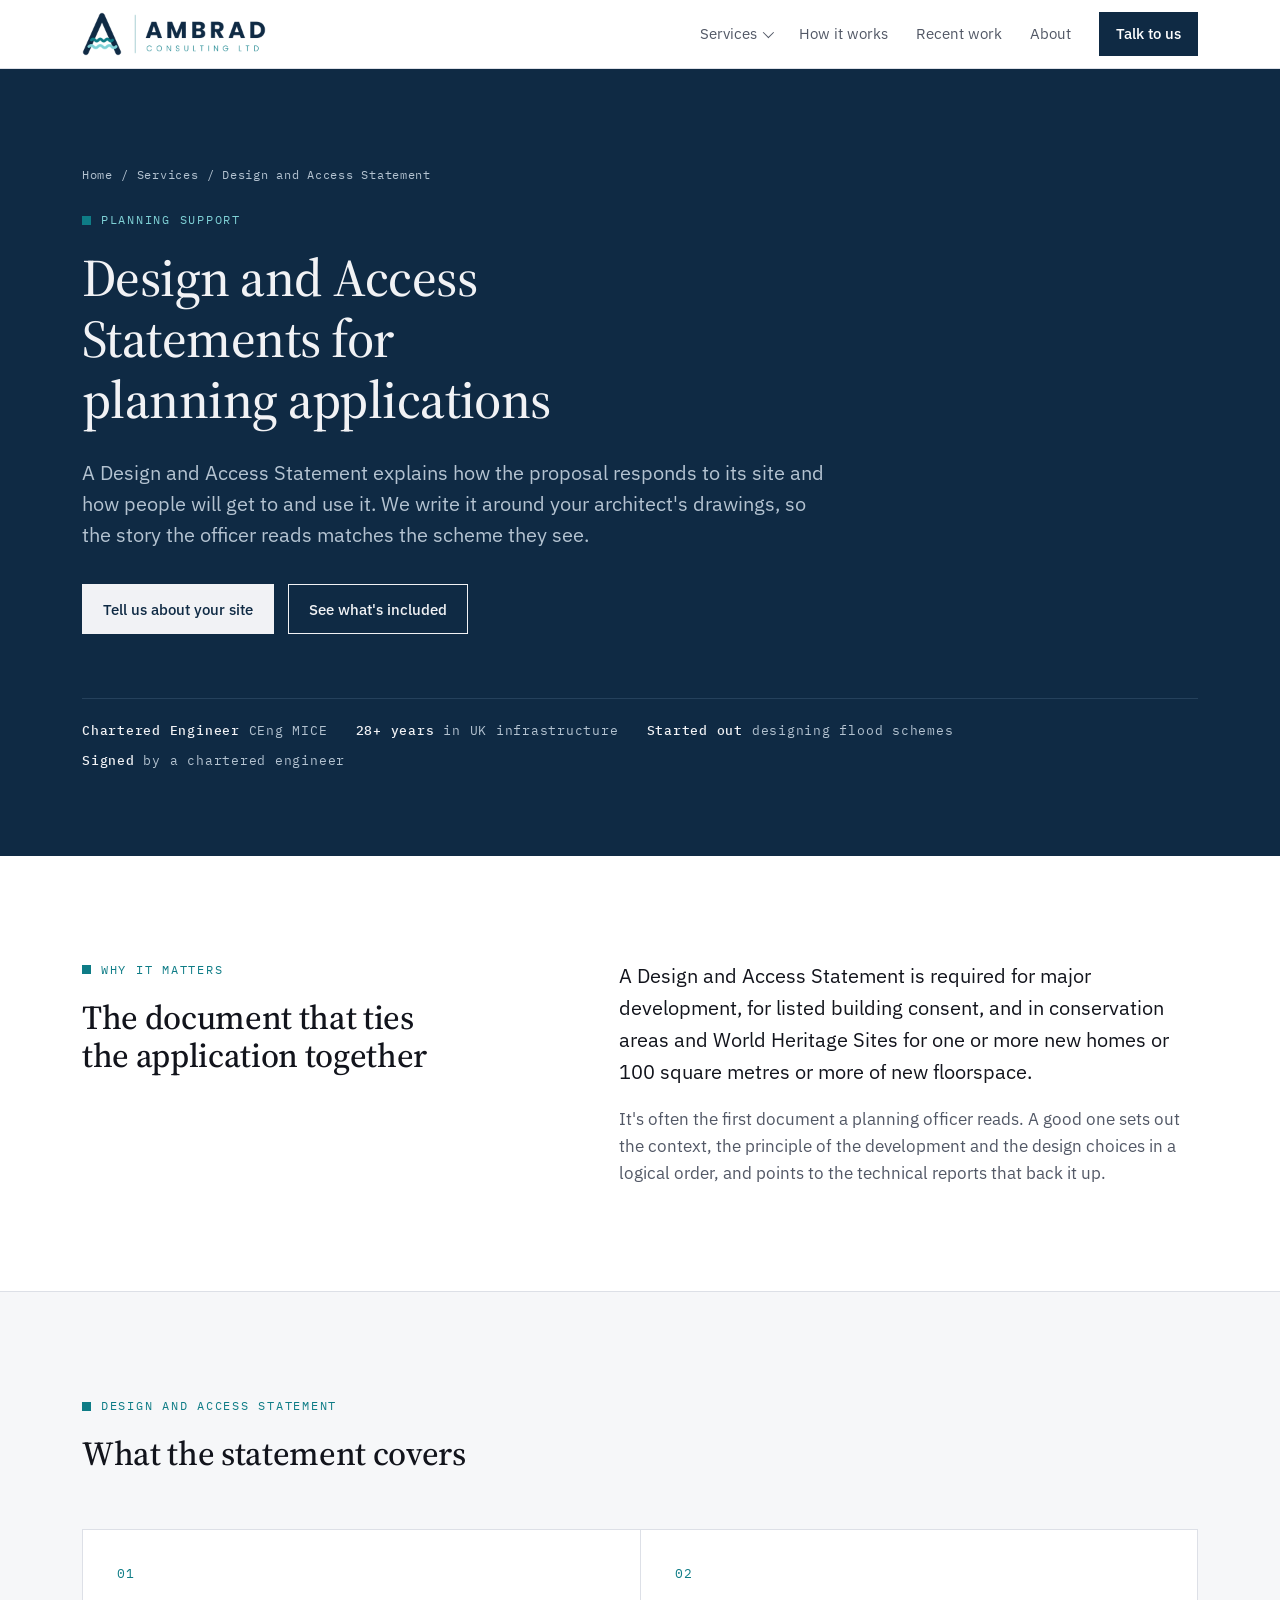
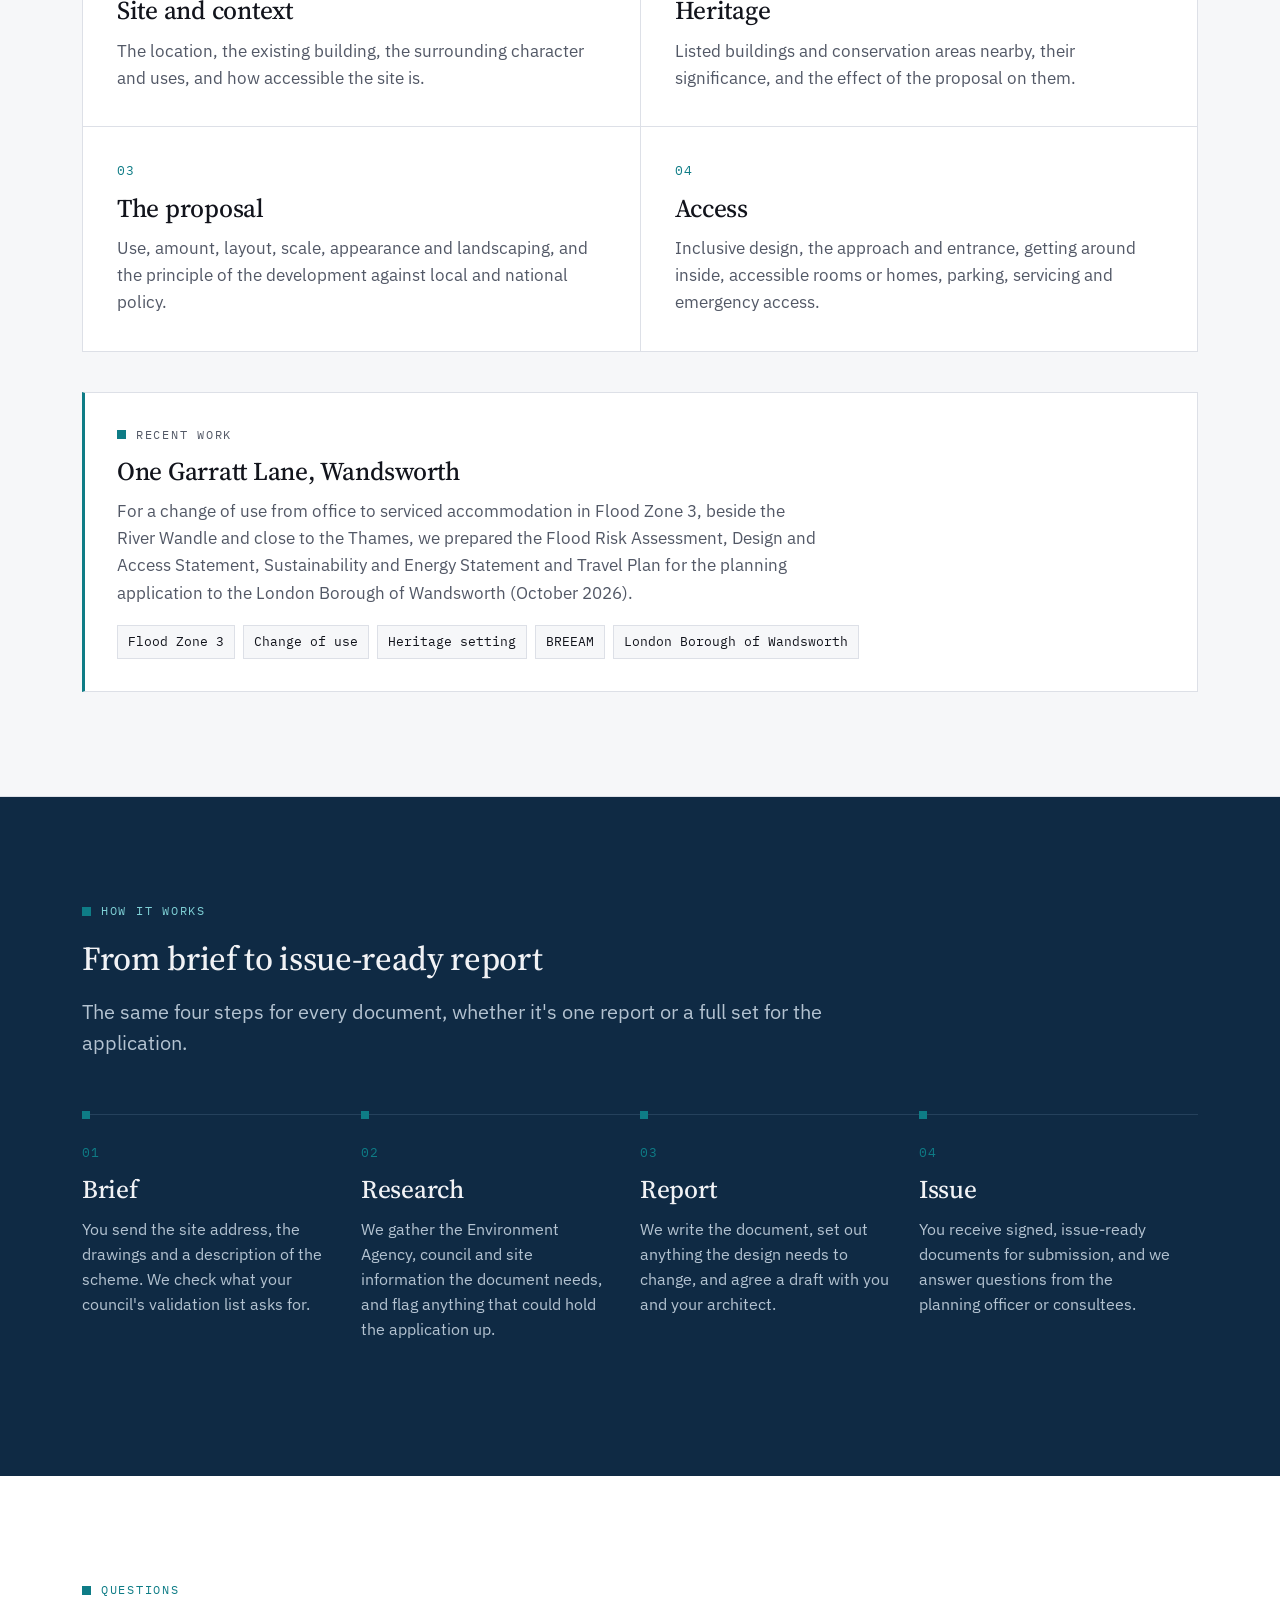
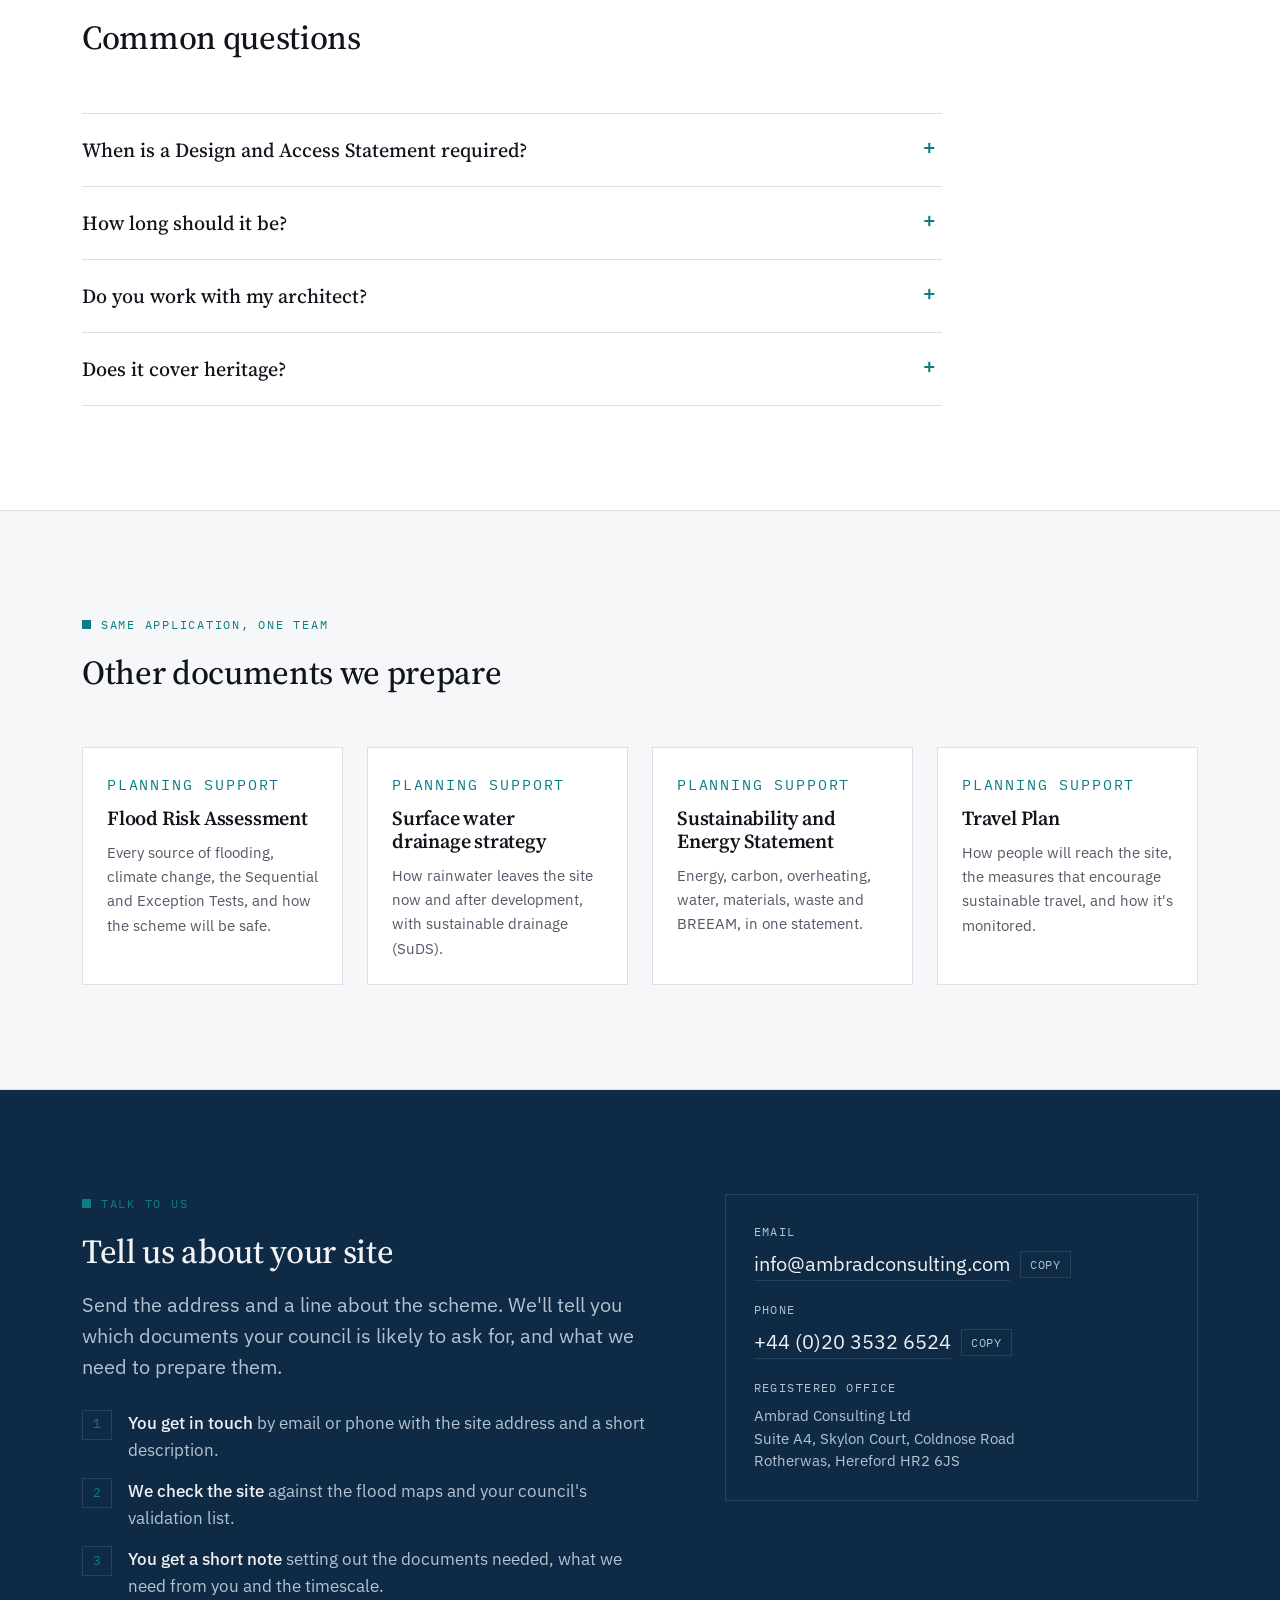
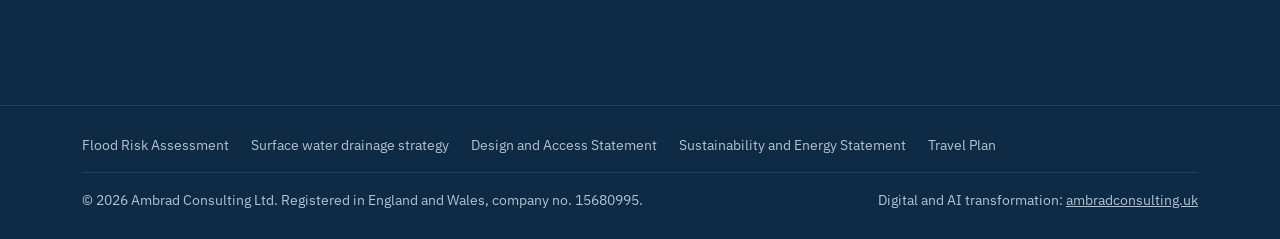
==== design-and-access-statement.html @ bf53e920 "Turn ambradconsulting.com into the engineering and planning site New home page and five document pag" ====
<!doctype html>
<html lang="en-GB">
<head>
<meta charset="utf-8">
<meta name="viewport" content="width=device-width, initial-scale=1, viewport-fit=cover">
<title>Design and Access Statements for Planning Applications | Ambrad Consulting</title>
<meta name="description" content="Design and Access Statements for planning and listed building applications: site context, heritage, use, amount, layout, scale, appearance, landscaping and inclusive access.">
<link rel="canonical" href="https://www.ambradconsulting.com/design-and-access-statement.html">
<meta property="og:type" content="website">
<meta property="og:site_name" content="Ambrad Consulting">
<meta property="og:title" content="Design and Access Statements for Planning Applications | Ambrad Consulting">
<meta property="og:description" content="Design and Access Statements for planning and listed building applications: site context, heritage, use, amount, layout, scale, appearance, landscaping and inclusive access.">
<meta property="og:url" content="https://www.ambradconsulting.com/design-and-access-statement.html">
<meta property="og:image" content="https://www.ambradconsulting.com/assets/ambrad-consulting-report-logo.png">
<meta property="og:locale" content="en_GB">
<meta name="theme-color" content="#0F2A44">
<link rel="icon" type="image/png" href="assets/favicon.png">
<link rel="apple-touch-icon" href="assets/favicon.png">
<link rel="preconnect" href="https://fonts.googleapis.com">
<link rel="preconnect" href="https://fonts.gstatic.com" crossorigin>
<link rel="stylesheet" href="https://fonts.googleapis.com/css2?family=IBM+Plex+Mono:wght@400;500&family=IBM+Plex+Sans:ital,wght@0,400;0,500;0,600;1,400&family=Source+Serif+4:opsz,wght@8..60,400;8..60,500;8..60,600;8..60,700&display=swap">
<link rel="stylesheet" href="assets/site.css">
<script type="application/ld+json">{"@context": "https://schema.org", "@graph": [{"@type": "Service", "@id": "https://www.ambradconsulting.com/design-and-access-statement.html#service", "name": "Design and Access Statement", "serviceType": "Design and Access Statement", "description": "Design and Access Statements for planning and listed building applications: site context, heritage, use, amount, layout, scale, appearance, landscaping and inclusive access.", "url": "https://www.ambradconsulting.com/design-and-access-statement.html", "areaServed": {"@type": "Country", "name": "England"}, "provider": {"@type": "ProfessionalService", "@id": "https://www.ambradconsulting.com/#org", "name": "Ambrad Consulting", "legalName": "Ambrad Consulting Ltd", "url": "https://www.ambradconsulting.com/", "logo": "https://www.ambradconsulting.com/assets/ambrad-consulting-report-logo.png", "email": "info@ambradconsulting.com", "telephone": "+44 20 3532 6524", "address": {"@type": "PostalAddress", "streetAddress": "Suite A4, Skylon Court, Coldnose Road, Rotherwas", "addressLocality": "Hereford", "postalCode": "HR2 6JS", "addressCountry": "GB"}, "founder": {"@type": "Person", "name": "Warren Bradley", "jobTitle": "Founder and Principal Consultant"}, "areaServed": {"@type": "Country", "name": "England"}, "sameAs": ["https://www.ambradconsulting.uk/"]}}, {"@type": "WebPage", "@id": "https://www.ambradconsulting.com/design-and-access-statement.html", "url": "https://www.ambradconsulting.com/design-and-access-statement.html", "name": "Design and Access Statements for Planning Applications | Ambrad Consulting", "description": "Design and Access Statements for planning and listed building applications: site context, heritage, use, amount, layout, scale, appearance, landscaping and inclusive access.", "inLanguage": "en-GB", "isPartOf": {"@type": "WebSite", "url": "https://www.ambradconsulting.com/", "name": "Ambrad Consulting"}, "about": {"@id": "https://www.ambradconsulting.com/design-and-access-statement.html#service"}}, {"@type": "BreadcrumbList", "itemListElement": [{"@type": "ListItem", "position": 1, "name": "Home", "item": "https://www.ambradconsulting.com/"}, {"@type": "ListItem", "position": 2, "name": "Services", "item": "https://www.ambradconsulting.com/#services"}, {"@type": "ListItem", "position": 3, "name": "Design and Access Statement", "item": "https://www.ambradconsulting.com/design-and-access-statement.html"}]}, {"@type": "FAQPage", "mainEntity": [{"@type": "Question", "name": "When is a Design and Access Statement required?", "acceptedAnswer": {"@type": "Answer", "text": "For major development, for listed building consent, and in conservation areas and World Heritage Sites for one or more new homes or 100 square metres or more of new floorspace. Your council may also ask for one on other schemes."}}, {"@type": "Question", "name": "How long should it be?", "acceptedAnswer": {"@type": "Answer", "text": "Proportionate to the scheme. A small change of use needs a short, focused statement. A larger scheme needs more. We keep it as short as the application allows."}}, {"@type": "Question", "name": "Do you work with my architect?", "acceptedAnswer": {"@type": "Answer", "text": "Yes. We use the architect's drawings and design thinking, and we agree the draft with them before it's issued."}}, {"@type": "Question", "name": "Does it cover heritage?", "acceptedAnswer": {"@type": "Answer", "text": "Yes, we set out the heritage context, its significance and the effect of the proposal. For a listed building, a separate specialist Heritage Statement may also be needed, and we'll tell you early if it is."}}]}]}</script>
</head>
<body class="water">
<header class="site-header">
  <div class="wrap">
    <a class="brand" href="index.html" aria-label="Ambrad Consulting Ltd, home"><img class="brand-report" src="assets/ambrad-consulting-report-logo.png" width="184" height="44" alt="Ambrad Consulting Ltd"></a>
    <nav class="nav" aria-label="Main">
      <details class="dd"><summary>Services</summary><div class="dd-panel"><a href="flood-risk-assessment.html">Flood Risk Assessments</a><a href="drainage-strategy.html">Drainage strategies (SuDS)</a><a href="design-and-access-statement.html" aria-current="page">Design and Access Statements</a><a href="sustainability-energy-statement.html">Sustainability and Energy Statements</a><a href="travel-plan.html">Travel Plans</a></div></details>
      <a href="index.html#how">How it works</a>
      <a href="index.html#work">Recent work</a>
      <a href="index.html#about">About</a>
      <a class="btn" href="#contact">Talk to us</a>
    </nav>
    <details class="menu">
      <summary>Menu</summary>
      <div class="menu-panel">
        <span class="menu-label">Services</span>
        <a class="sub" href="flood-risk-assessment.html">Flood Risk Assessments</a><a class="sub" href="drainage-strategy.html">Drainage strategies (SuDS)</a><a class="sub" href="design-and-access-statement.html">Design and Access Statements</a><a class="sub" href="sustainability-energy-statement.html">Sustainability and Energy Statements</a><a class="sub" href="travel-plan.html">Travel Plans</a>
        <a href="index.html#how">How it works</a>
        <a href="index.html#work">Recent work</a>
        <a href="index.html#about">About</a>
        <a href="#contact">Talk to us</a>
      </div>
    </details>
  </div>
</header>

<main id="top">
  <section class="hero band page-hero" aria-labelledby="hero-title">
    <div class="wrap">
      <nav class="crumbs" aria-label="Breadcrumb"><a href="index.html">Home</a><span aria-hidden="true">/</span><a href="index.html#services">Services</a><span aria-hidden="true">/</span><span aria-current="page">Design and Access Statement</span></nav>
      <p class="eyebrow">Planning support</p>
      <h1 id="hero-title">Design and Access Statements for planning applications</h1>
      <p class="lede">A Design and Access Statement explains how the proposal responds to its site and how people will get to and use it. We write it around your architect&#x27;s drawings, so the story the officer reads matches the scheme they see.</p>
      <div class="hero-actions">
        <a class="btn" href="#contact">Tell us about your site</a>
        <a class="btn ghost" href="#offer">See what's included</a>
      </div>
      <div class="hero-meta"><span><b>Chartered Engineer</b> CEng MICE</span><span><b>28+ years</b> in UK infrastructure</span><span><b>Started out</b> designing flood schemes</span><span><b>Signed</b> by a chartered engineer</span></div>
    </div>
  </section>

  <section aria-labelledby="problem-title">
    <div class="wrap intro">
      <div>
        <p class="eyebrow">Why it matters</p>
        <h2 id="problem-title" style="margin-top:18px">The document that ties the application together</h2>
      </div>
      <div class="intro-body"><p>A Design and Access Statement is required for major development, for listed building consent, and in conservation areas and World Heritage Sites for one or more new homes or 100 square metres or more of new floorspace.</p><p>It&#x27;s often the first document a planning officer reads. A good one sets out the context, the principle of the development and the design choices in a logical order, and points to the technical reports that back it up.</p></div>
    </div>
  </section>

  <section class="services" id="offer" aria-labelledby="offer-title">
    <div class="wrap">
      <div class="section-head">
        <p class="eyebrow">Design and Access Statement</p>
        <h2 id="offer-title">What the statement covers</h2>
      </div>
      <div class="offer-grid"><article class="offer"><p class="num">01</p><h3>Site and context</h3><p>The location, the existing building, the surrounding character and uses, and how accessible the site is.</p></article><article class="offer"><p class="num">02</p><h3>Heritage</h3><p>Listed buildings and conservation areas nearby, their significance, and the effect of the proposal on them.</p></article><article class="offer"><p class="num">03</p><h3>The proposal</h3><p>Use, amount, layout, scale, appearance and landscaping, and the principle of the development against local and national policy.</p></article><article class="offer"><p class="num">04</p><h3>Access</h3><p>Inclusive design, the approach and entrance, getting around inside, accessible rooms or homes, parking, servicing and emergency access.</p></article></div>
      <div class="case"><p class="eyebrow">Recent work</p><h3>One Garratt Lane, Wandsworth</h3><p>For a change of use from office to serviced accommodation in Flood Zone 3, beside the River Wandle and close to the Thames, we prepared the Flood Risk Assessment, Design and Access Statement, Sustainability and Energy Statement and Travel Plan for the planning application to the London Borough of Wandsworth (October 2026).</p><div class="standards"><span>Flood Zone 3</span><span>Change of use</span><span>Heritage setting</span><span>BREEAM</span><span>London Borough of Wandsworth</span></div></div>
    </div>
  </section>

  <section class="method band" aria-labelledby="how-title">
    <div class="wrap">
      <div class="section-head">
        <p class="eyebrow">How it works</p>
        <h2 id="how-title">From brief to issue-ready report</h2>
        <p class="lede">The same four steps for every document, whether it's one report or a full set for the application.</p>
      </div>
      <div class="stages"><div class="stage"><h3>Brief</h3><p>You send the site address, the drawings and a description of the scheme. We check what your council&#x27;s validation list asks for.</p></div><div class="stage"><h3>Research</h3><p>We gather the Environment Agency, council and site information the document needs, and flag anything that could hold the application up.</p></div><div class="stage"><h3>Report</h3><p>We write the document, set out anything the design needs to change, and agree a draft with you and your architect.</p></div><div class="stage"><h3>Issue</h3><p>You receive signed, issue-ready documents for submission, and we answer questions from the planning officer or consultees.</p></div></div>
    </div>
  </section>

  <section aria-labelledby="faq-title">
    <div class="wrap">
      <div class="section-head">
        <p class="eyebrow">Questions</p>
        <h2 id="faq-title">Common questions</h2>
      </div>
      <div class="faq"><details><summary>When is a Design and Access Statement required?</summary><p>For major development, for listed building consent, and in conservation areas and World Heritage Sites for one or more new homes or 100 square metres or more of new floorspace. Your council may also ask for one on other schemes.</p></details><details><summary>How long should it be?</summary><p>Proportionate to the scheme. A small change of use needs a short, focused statement. A larger scheme needs more. We keep it as short as the application allows.</p></details><details><summary>Do you work with my architect?</summary><p>Yes. We use the architect&#x27;s drawings and design thinking, and we agree the draft with them before it&#x27;s issued.</p></details><details><summary>Does it cover heritage?</summary><p>Yes, we set out the heritage context, its significance and the effect of the proposal. For a listed building, a separate specialist Heritage Statement may also be needed, and we&#x27;ll tell you early if it is.</p></details></div>
    </div>
  </section>

  <section class="services" aria-labelledby="rel-title">
    <div class="wrap">
      <div class="section-head">
        <p class="eyebrow">Same application, one team</p>
        <h2 id="rel-title">Other documents we prepare</h2>
      </div>
      <div class="related"><a class="rel" href="flood-risk-assessment.html"><p class="svc-tag">Planning support</p><h3>Flood Risk Assessment</h3><p>Every source of flooding, climate change, the Sequential and Exception Tests, and how the scheme will be safe.</p></a><a class="rel" href="drainage-strategy.html"><p class="svc-tag">Planning support</p><h3>Surface water drainage strategy</h3><p>How rainwater leaves the site now and after development, with sustainable drainage (SuDS).</p></a><a class="rel" href="sustainability-energy-statement.html"><p class="svc-tag">Planning support</p><h3>Sustainability and Energy Statement</h3><p>Energy, carbon, overheating, water, materials, waste and BREEAM, in one statement.</p></a><a class="rel" href="travel-plan.html"><p class="svc-tag">Planning support</p><h3>Travel Plan</h3><p>How people will reach the site, the measures that encourage sustainable travel, and how it&#x27;s monitored.</p></a></div>
    </div>
  </section>

  <section class="contact" id="contact" aria-labelledby="contact-title">
    <div class="wrap contact-grid">
      <div>
        <p class="eyebrow">Talk to us</p>
        <h2 id="contact-title" style="margin-top:18px">Tell us about your site</h2>
        <p class="lede">Send the address and a line about the scheme. We'll tell you which documents your council is likely to ask for, and what we need to prepare them.</p>
        <ol class="steps">
          <li><span><b>You get in touch</b> by email or phone with the site address and a short description.</span></li>
          <li><span><b>We check the site</b> against the flood maps and your council's validation list.</span></li>
          <li><span><b>You get a short note</b> setting out the documents needed, what we need from you and the timescale.</span></li>
        </ol>
      </div>
      <div class="contact-card">
        <div class="c-row">
          <span class="lbl">Email</span>
          <span class="c-val"><a href="mailto:info@ambradconsulting.com">info@ambradconsulting.com</a><button class="copy" type="button" data-copy="info@ambradconsulting.com">Copy</button></span>
        </div>
        <div class="c-row">
          <span class="lbl">Phone</span>
          <span class="c-val"><a href="tel:+442035326524">+44 (0)20 3532 6524</a><button class="copy" type="button" data-copy="+44 20 3532 6524">Copy</button></span>
        </div>
        <div class="c-row">
          <span class="lbl">Registered office</span>
          <p class="addr">Ambrad Consulting Ltd<br>Suite A4, Skylon Court, Coldnose Road<br>Rotherwas, Hereford HR2 6JS</p>
        </div>
      </div>
    </div>
  </section>
</main>

<footer class="site-footer">
  <div class="wrap">
    <nav class="foot-nav" aria-label="Services"><a href="flood-risk-assessment.html">Flood Risk Assessment</a><a href="drainage-strategy.html">Surface water drainage strategy</a><a href="design-and-access-statement.html">Design and Access Statement</a><a href="sustainability-energy-statement.html">Sustainability and Energy Statement</a><a href="travel-plan.html">Travel Plan</a></nav>
    <span>© <span id="yr">2026</span> Ambrad Consulting Ltd. Registered in England and Wales, company no. 15680995.</span>
    <span>Digital and AI transformation: <a href="https://www.ambradconsulting.uk/">ambradconsulting.uk</a></span>
  </div>
</footer>

<script>
(function(){
  var y=document.getElementById('yr'); if(y){y.textContent=new Date().getFullYear();}
  document.querySelectorAll('.copy').forEach(function(b){
    b.addEventListener('click',function(){
      var t=b.getAttribute('data-copy'), done=function(){b.textContent='Copied';setTimeout(function(){b.textContent='Copy';},1600);};
      try{ navigator.clipboard.writeText(t).then(done,function(){sel(b);}); }catch(e){ sel(b); }
    });
  });
  function sel(b){var a=b.previousElementSibling;if(!a)return;var r=document.createRange();r.selectNodeContents(a);var s=window.getSelection();s.removeAllRanges();s.addRange(r);b.textContent='Selected';}
  document.querySelectorAll('.menu-panel a').forEach(function(a){a.addEventListener('click',function(){var d=a.closest('details');if(d)d.open=false;});});
  document.querySelectorAll('.dd').forEach(function(d){
    document.addEventListener('click',function(e){ if(d.open && !d.contains(e.target)) d.open=false; });
    document.addEventListener('keydown',function(e){ if(e.key==='Escape' && d.open){ d.open=false; d.querySelector('summary').focus(); } });
  });
})();
</script>
</body>
</html>
---- assets/site.css ----
:root{padding-top:env(safe-area-inset-top,0px);padding-bottom:env(safe-area-inset-bottom,0px)}body{margin:0}img{max-width:100%}[hidden]{display:none!important}
/* Layout: left-aligned consultancy grid. Light reading surfaces, ink bands for the thesis and the method, coral only on the connections. */
:root{
  --ink:#12141C;        /* brand ink, from the Ambrad graphic design work */
  --graphite:#2A2E3A;
  --steel:#5C6272;
  --mist:#F1F2F5;
  --line:#DDE0E7;
  --coral:#FF5A36;      /* brand accent: used for connections only */
  --coral-text:#C2401F; /* coral dark enough for small text on light */
  --bg:#FFFFFF;
  --surface:#F6F7F9;
  --fg:#12141C;
  --muted:#525866;
  --band:#12141C;       /* dark bands stay dark in both themes */
  --band-fg:#F1F2F5;
  --band-muted:#A9AEBB;
  --band-line:#2F3340;
  --font-display:"Source Serif 4", "Iowan Old Style", Georgia, "Times New Roman", serif;
  --font-body:"IBM Plex Sans", "Segoe UI", Roboto, Helvetica, Arial, sans-serif;
  --font-mono:"IBM Plex Mono", ui-monospace, "SFMono-Regular", Menlo, Consolas, monospace;
  --step--1:0.875rem; --step-0:1.0625rem; --step-1:1.25rem; --step-2:1.6rem; --step-3:2.1rem; --step-4:clamp(2.3rem, 5vw, 3.6rem);
  --wrap:1180px;
}
@media (prefers-color-scheme: dark){
  :root:not([data-theme="light"]){
    --bg:#15171E; --surface:#1C1F28; --fg:#EEF0F4; --muted:#A9AEBB; --line:#2F3340;
    --coral-text:#FF7A5C; --mist:#1C1F28;
    --band:#0D0F14; --band-fg:#EEF0F4; --band-muted:#A9AEBB; --band-line:#2A2E3A;
    color-scheme:dark;
  }
}
:root[data-theme="dark"]{
  --bg:#15171E; --surface:#1C1F28; --fg:#EEF0F4; --muted:#A9AEBB; --line:#2F3340;
  --coral-text:#FF7A5C; --mist:#1C1F28;
  --band:#0D0F14; --band-fg:#EEF0F4; --band-muted:#A9AEBB; --band-line:#2A2E3A;
  color-scheme:dark;
}
*{box-sizing:border-box}
html{scroll-behavior:smooth;scroll-padding-top:84px}
@media (prefers-reduced-motion: reduce){html{scroll-behavior:auto}}
body{background:var(--bg);color:var(--fg);font-family:var(--font-body);font-size:var(--step-0);line-height:1.6;-webkit-font-smoothing:antialiased}
body::before{content:"";position:fixed;inset:0 0 auto;height:env(safe-area-inset-top,0px);z-index:30;background:var(--bg)}
a{color:inherit}
a:focus-visible,button:focus-visible,summary:focus-visible{outline:2px solid var(--coral);outline-offset:3px;border-radius:2px}
h1,h2,h3{font-family:var(--font-display);font-weight:500;line-height:1.15;text-wrap:balance;margin:0;letter-spacing:-0.01em}
p{margin:0}
.wrap{max-width:var(--wrap);margin:0 auto;padding-left:max(16px, env(safe-area-inset-left,0px));padding-right:max(16px, env(safe-area-inset-right,0px))}
@media (min-width:720px){.wrap{padding-left:max(32px, env(safe-area-inset-left,0px));padding-right:max(32px, env(safe-area-inset-right,0px))}}
.eyebrow{font-family:var(--font-mono);font-size:0.78rem;letter-spacing:0.14em;text-transform:uppercase;color:var(--coral-text);display:flex;align-items:center;gap:10px}
.eyebrow::before{content:"";width:9px;height:9px;background:var(--coral);flex:none}
.band .eyebrow{color:var(--coral)}
.lede{font-size:var(--step-1);color:var(--muted);max-width:62ch;line-height:1.55}
section{padding-block:clamp(56px, 9vw, 104px)}
.section-head{display:grid;gap:18px;max-width:780px;margin-bottom:clamp(32px,5vw,56px)}
.section-head h2{font-size:var(--step-3)}

/* Header */
.site-header{position:sticky;top:env(safe-area-inset-top,0px);z-index:20;background:var(--bg);border-bottom:1px solid var(--line)}
.site-header .wrap{display:flex;align-items:center;justify-content:space-between;gap:20px;min-height:68px}
.brand{display:flex;align-items:center;gap:12px;text-decoration:none}
.brand svg,.brand-mark{flex:none}
.brand-mark{width:40px;height:40px;display:block}
.brand-name{display:block;font-family:var(--font-display);font-weight:700;letter-spacing:0;font-size:1.22rem;line-height:1.15;color:var(--fg)}
.brand-sub{display:block;font-family:var(--font-body);font-size:0.86rem;letter-spacing:0;color:var(--muted);font-weight:400;line-height:1.3}
.brand-mark{width:44px;height:44px}
@media (max-width:380px){.brand-name{font-size:1.05rem}.brand-sub{font-size:0.78rem}.brand-mark{width:38px;height:38px}}
.nav{display:flex;align-items:center;gap:28px}
.nav a{text-decoration:none;font-size:0.94rem;color:var(--muted)}
.nav a:hover{color:var(--fg)}
.btn{display:inline-flex;align-items:center;gap:10px;padding:12px 20px;font-family:var(--font-body);font-weight:500;font-size:0.95rem;text-decoration:none;border:1px solid var(--fg);background:var(--fg);color:var(--bg);cursor:pointer;transition:background .2s,color .2s}
.btn:hover{background:transparent;color:var(--fg)}
.btn.ghost{background:transparent;color:var(--fg)}
.btn.ghost:hover{background:var(--fg);color:var(--bg)}
.band .btn{border-color:var(--band-fg);background:var(--band-fg);color:var(--band)}
.band .btn:hover{background:transparent;color:var(--band-fg)}
.band .btn.ghost{background:transparent;color:var(--band-fg)}
.band .btn.ghost:hover{background:var(--band-fg);color:var(--band)}
.nav .btn{color:var(--bg);padding:9px 16px}
.nav .btn:hover{color:var(--fg)}
.menu{display:none;position:relative}
.menu summary{list-style:none;cursor:pointer;font-size:0.94rem;padding:8px 12px;border:1px solid var(--line)}
.menu summary::-webkit-details-marker{display:none}
.menu-panel{position:absolute;right:0;top:calc(100% + 8px);background:var(--bg);border:1px solid var(--line);display:grid;min-width:200px;padding:8px}
.menu-panel a{padding:10px 12px;text-decoration:none}
@media (max-width:900px){.nav{display:none}.menu{display:block}}

/* Hero */
.hero{background:var(--band);color:var(--band-fg);padding-block:clamp(56px,8vw,96px) clamp(48px,7vw,84px);overflow:hidden}
.hero-grid{display:grid;grid-template-columns:minmax(0,1.15fr) minmax(0,0.85fr);gap:48px;align-items:center}
.hero h1{font-size:var(--step-4);margin-top:22px;max-width:17ch}
.hero h1 span{color:var(--coral)}
.hero .lede{color:var(--band-muted);margin-top:26px}
.hero-actions{display:flex;flex-wrap:wrap;gap:14px;margin-top:34px}
.hero-net{width:100%;max-width:520px;justify-self:end}
.hero-net svg{width:100%;height:auto;display:block}
.hero-meta{display:flex;flex-wrap:wrap;gap:10px 28px;margin-top:clamp(40px,6vw,64px);padding-top:22px;border-top:1px solid var(--band-line);font-family:var(--font-mono);font-size:0.8rem;letter-spacing:0.06em;color:var(--band-muted)}
.hero-meta b{color:var(--band-fg);font-weight:500}
@media (max-width:860px){.hero-grid{grid-template-columns:1fr}.hero-net{justify-self:start;max-width:420px}}
.net-line{stroke:#5C6272;stroke-width:1.4;opacity:.6}
.net-hot{stroke:#FF5A36;stroke-width:3;stroke-dasharray:240;stroke-dashoffset:0}
@media (prefers-reduced-motion: no-preference){
  .net-hot{animation:trace 2.6s ease-out both}
  .net-ring{animation:pulse 3.2s ease-in-out 1.2s infinite}
}
@keyframes trace{from{stroke-dashoffset:240}to{stroke-dashoffset:0}}
@keyframes pulse{0%,100%{opacity:.18}50%{opacity:.5}}

/* Intro statement */
.intro{display:grid;grid-template-columns:minmax(0,0.9fr) minmax(0,1.1fr);gap:clamp(28px,5vw,72px);align-items:start}
.intro h2{font-size:var(--step-3)}
.intro-body{display:grid;gap:18px;color:var(--muted);max-width:62ch}
.intro-body p:first-child{color:var(--fg);font-size:var(--step-1)}
@media (max-width:820px){.intro{grid-template-columns:1fr}}

/* Services */
.services{background:var(--surface);border-block:1px solid var(--line)}
.svc-grid{display:grid;grid-template-columns:repeat(2,minmax(0,1fr));gap:0;border-top:1px solid var(--line);border-left:1px solid var(--line)}
.svc{padding:clamp(26px,3.5vw,40px);border-right:1px solid var(--line);border-bottom:1px solid var(--line);background:var(--bg);display:grid;gap:16px;align-content:start;min-width:0}
.svc-tag{font-family:var(--font-mono);font-size:0.74rem;letter-spacing:0.12em;text-transform:uppercase;color:var(--muted)}
.svc h3{font-size:var(--step-2)}
.svc .promise{font-family:var(--font-display);font-style:italic;font-size:var(--step-1);color:var(--coral-text);line-height:1.4}
.svc ul{margin:4px 0 0;padding:0;list-style:none;display:grid;gap:10px}
.svc li{position:relative;padding-left:22px;color:var(--muted);font-size:0.98rem}
.svc li::before{content:"";position:absolute;left:0;top:0.72em;width:10px;height:1.5px;background:var(--coral)}
.svc li b{color:var(--fg);font-weight:600}
.svc .note{font-size:0.9rem;color:var(--muted);border-top:1px solid var(--line);padding-top:14px;margin-top:4px}
@media (max-width:820px){.svc-grid{grid-template-columns:1fr}}

/* Method */
.method{background:var(--band);color:var(--band-fg)}
.method .section-head h2{color:var(--band-fg)}
.method .lede{color:var(--band-muted)}
.stages{display:grid;grid-template-columns:repeat(4,minmax(0,1fr));gap:0;counter-reset:stage}
.stage{padding:28px 26px 30px 0;border-top:1px solid var(--band-line);position:relative;display:grid;gap:12px;align-content:start;min-width:0}
.stage::before{counter-increment:stage;content:"0" counter(stage);font-family:var(--font-mono);font-size:0.8rem;color:var(--coral);letter-spacing:0.1em}
.stage::after{content:"";position:absolute;top:-4px;left:0;width:8px;height:8px;background:var(--coral)}
.stage h3{font-size:var(--step-2);color:var(--band-fg)}
.stage p{color:var(--band-muted);font-size:0.98rem}
@media (max-width:900px){.stages{grid-template-columns:repeat(2,minmax(0,1fr))}}
@media (max-width:520px){.stages{grid-template-columns:1fr}}
.sort{margin-top:clamp(48px,7vw,80px);display:grid;grid-template-columns:minmax(0,0.8fr) minmax(0,1.2fr);gap:clamp(28px,5vw,64px);align-items:start}
.sort h3{font-size:var(--step-2);color:var(--band-fg)}
.sort > div > p{color:var(--band-muted);margin-top:14px;max-width:46ch}
.sort-table{display:grid;gap:0;border-top:1px solid var(--band-line)}
.sort-row{display:grid;grid-template-columns:150px minmax(0,1fr);gap:20px;padding:18px 0;border-bottom:1px solid var(--band-line)}
.sort-row dt{font-family:var(--font-mono);font-size:0.8rem;letter-spacing:0.08em;text-transform:uppercase;color:var(--band-fg);padding-top:3px}
.sort-row dd{margin:0;color:var(--band-muted);font-size:0.98rem}
.sort-row dd b{color:var(--band-fg);font-weight:500}
@media (max-width:820px){.sort{grid-template-columns:1fr}}
@media (max-width:480px){.sort-row{grid-template-columns:1fr;gap:6px}}

/* Principles */
.principles{display:grid;grid-template-columns:repeat(4,minmax(0,1fr));gap:clamp(20px,3vw,36px)}
.principle{display:grid;gap:10px;align-content:start;min-width:0}
.principle h3{font-size:var(--step-1);font-weight:600}
.principle p{color:var(--muted);font-size:0.98rem}
.principle .q{font-family:var(--font-display);font-size:var(--step-2);line-height:1.2;color:var(--fg)}
@media (max-width:900px){.principles{grid-template-columns:repeat(2,minmax(0,1fr))}}
@media (max-width:520px){.principles{grid-template-columns:1fr}}

/* Sectors and standards */
.sectors{border-top:1px solid var(--line)}
.sector-grid{display:grid;grid-template-columns:minmax(0,0.9fr) minmax(0,1.1fr);gap:clamp(28px,5vw,72px)}
.sector-list{list-style:none;margin:0;padding:0;border-top:1px solid var(--line)}
.sector-list li{display:grid;grid-template-columns:minmax(0,1fr) auto;gap:16px;padding:16px 0;border-bottom:1px solid var(--line);align-items:baseline}
.sector-list b{font-weight:600;font-size:var(--step-1);font-family:var(--font-display)}
.sector-list span{color:var(--muted);font-size:0.92rem;text-align:right}
.standards{margin-top:28px;display:flex;flex-wrap:wrap;gap:8px}
.standards span{font-family:var(--font-mono);font-size:0.8rem;padding:6px 10px;border:1px solid var(--line);color:var(--fg);background:var(--surface)}
@media (max-width:820px){.sector-grid{grid-template-columns:1fr}.sector-list li{grid-template-columns:1fr}.sector-list span{text-align:left}}

/* Insights */
.insights{background:var(--surface);border-block:1px solid var(--line)}
.ins-grid{display:grid;grid-template-columns:repeat(3,minmax(0,1fr));gap:clamp(20px,3vw,32px)}
.ins{background:var(--bg);border:1px solid var(--line);padding:28px;display:grid;gap:14px;align-content:start;min-width:0}
.ins .figure{font-family:var(--font-display);font-size:2.6rem;line-height:1;color:var(--coral-text);font-variant-numeric:tabular-nums}
.ins h3{font-size:var(--step-1);font-weight:600;font-family:var(--font-body);letter-spacing:0}
.ins p{color:var(--muted);font-size:0.97rem}
.ins .src{font-family:var(--font-mono);font-size:0.74rem;color:var(--muted);border-top:1px solid var(--line);padding-top:12px;letter-spacing:0.02em}
@media (max-width:900px){.ins-grid{grid-template-columns:1fr}}

/* About */
.about-grid{display:grid;grid-template-columns:minmax(0,0.75fr) minmax(0,1.25fr);gap:clamp(28px,5vw,72px);align-items:start}
.card-id{border:1px solid var(--line);padding:28px;display:grid;gap:18px;background:var(--surface)}
.monogram{width:72px;height:72px;background:var(--band);color:var(--band-fg);display:grid;place-items:center;font-family:var(--font-display);font-size:1.8rem}
.card-id h3{font-size:var(--step-2)}
.post{font-family:var(--font-mono);font-size:0.8rem;letter-spacing:0.06em;color:var(--muted)}
.creds{display:grid;gap:0;border-top:1px solid var(--line);font-size:0.94rem}
.creds div{display:grid;grid-template-columns:110px minmax(0,1fr);gap:12px;padding:10px 0;border-bottom:1px solid var(--line)}
.creds dt{color:var(--muted);font-family:var(--font-mono);font-size:0.76rem;letter-spacing:0.06em;text-transform:uppercase;padding-top:2px}
.creds dd{margin:0}
.about-body{display:grid;gap:18px;max-width:64ch}
.about-body p{color:var(--muted)}
.about-body p.big{font-family:var(--font-display);font-size:var(--step-2);line-height:1.3;color:var(--fg)}
.partner{margin-top:10px;padding:22px 24px;border-left:3px solid var(--coral);background:var(--surface)}
.partner h3{font-size:var(--step-1);font-family:var(--font-body);font-weight:600;letter-spacing:0}
.partner p{margin-top:8px;color:var(--muted);font-size:0.97rem}
@media (max-width:820px){.about-grid{grid-template-columns:1fr}}

/* Contact */
.contact{background:var(--band);color:var(--band-fg)}
.contact-grid{display:grid;grid-template-columns:minmax(0,1.1fr) minmax(0,0.9fr);gap:clamp(28px,5vw,72px);align-items:start}
.contact h2{font-size:var(--step-3);color:var(--band-fg)}
.contact .lede{color:var(--band-muted);margin-top:18px}
.steps{list-style:none;margin:28px 0 0;padding:0;display:grid;gap:14px;counter-reset:s}
.steps li{display:grid;grid-template-columns:34px minmax(0,1fr);gap:12px;color:var(--band-muted)}
.steps li::before{counter-increment:s;content:counter(s);font-family:var(--font-mono);font-size:0.8rem;color:var(--coral);border:1px solid var(--band-line);width:28px;height:28px;display:grid;place-items:center}
.steps b{color:var(--band-fg);font-weight:500}
.contact-card{border:1px solid var(--band-line);padding:28px;display:grid;gap:20px}
.c-row{display:grid;gap:6px}
.c-row .lbl{font-family:var(--font-mono);font-size:0.74rem;letter-spacing:0.12em;text-transform:uppercase;color:var(--band-muted)}
.c-val{display:flex;flex-wrap:wrap;align-items:center;gap:10px;font-size:var(--step-1);color:var(--band-fg)}
.c-val a{text-decoration:none;border-bottom:1px solid var(--band-line)}
.c-val a:hover{border-color:var(--coral)}
.copy{font-family:var(--font-mono);font-size:0.72rem;letter-spacing:0.08em;text-transform:uppercase;background:transparent;color:var(--band-muted);border:1px solid var(--band-line);padding:5px 9px;cursor:pointer}
.copy:hover{color:var(--band-fg);border-color:var(--band-fg)}
.addr{font-size:0.95rem;color:var(--band-muted);line-height:1.5}
@media (max-width:820px){.contact-grid{grid-template-columns:1fr}}

/* Footer */
.site-footer{background:var(--band);color:var(--band-muted);border-top:1px solid var(--band-line);padding-block:28px;font-size:0.86rem}
.site-footer .wrap{display:flex;flex-wrap:wrap;justify-content:space-between;gap:12px 28px}
.site-footer a{color:var(--band-muted)}
/* ---- Added Nov 2026: service pages ---- */
.dd{position:relative}
.dd summary{list-style:none;cursor:pointer;font-size:0.94rem;color:var(--muted);display:flex;align-items:center;gap:6px}
.dd summary::-webkit-details-marker{display:none}
.dd summary::after{content:"";width:7px;height:7px;border-right:1.5px solid currentColor;border-bottom:1.5px solid currentColor;transform:rotate(45deg) translateY(-2px)}
.dd[open] summary,.dd summary:hover{color:var(--fg)}
.dd-panel{position:absolute;left:-14px;top:calc(100% + 14px);background:var(--bg);border:1px solid var(--line);display:grid;min-width:270px;padding:8px;box-shadow:0 12px 30px rgba(18,20,28,.12)}
.dd-panel a{padding:10px 12px;color:var(--fg)!important}
.dd-panel a:hover{background:var(--surface)}
.dd-panel a[aria-current]{color:var(--coral-text)!important}
.menu-panel .menu-label{font-family:var(--font-mono);font-size:0.72rem;letter-spacing:0.12em;text-transform:uppercase;color:var(--muted);padding:10px 12px 4px}
.menu-panel .sub{padding-left:24px}
.menu-panel{max-height:calc(100vh - 100px);overflow:auto}
.svc .more{margin-top:auto;font-weight:500;font-size:0.95rem;color:var(--coral-text);text-decoration:none;display:inline-flex;gap:8px;align-items:center}
.svc .more:hover{text-decoration:underline}
.also{margin-top:clamp(20px,3vw,28px);display:grid;grid-template-columns:auto minmax(0,1fr) auto;gap:16px 28px;align-items:center;padding:22px clamp(20px,3vw,32px);border:1px solid var(--line);border-left:3px solid #0E7C86;background:var(--bg)}
.also .tag{font-family:var(--font-mono);font-size:0.74rem;letter-spacing:0.12em;text-transform:uppercase;color:var(--muted)}
.also p{color:var(--muted)}
.also b{color:var(--fg);font-weight:600}
@media (max-width:820px){.also{grid-template-columns:1fr}}
.foot-nav{display:flex;flex-wrap:wrap;gap:8px 22px;width:100%;padding-bottom:16px;margin-bottom:4px;border-bottom:1px solid var(--band-line)}
.foot-nav a{text-decoration:none}
.foot-nav a:hover{color:var(--band-fg)}
.crumbs{font-family:var(--font-mono);font-size:0.76rem;letter-spacing:0.06em;color:var(--band-muted);display:flex;flex-wrap:wrap;gap:8px}
.crumbs a{text-decoration:none;color:var(--band-muted)}
.crumbs a:hover{color:var(--band-fg)}
.page-hero h1{font-size:clamp(2.1rem,4.6vw,3.3rem);max-width:22ch;margin-top:18px}
.page-hero .eyebrow{margin-top:26px}
.offer-grid{display:grid;grid-template-columns:repeat(2,minmax(0,1fr));border-top:1px solid var(--line);border-left:1px solid var(--line)}
.offer{padding:clamp(24px,3vw,34px);border-right:1px solid var(--line);border-bottom:1px solid var(--line);background:var(--bg);display:grid;gap:12px;align-content:start;min-width:0}
.offer .num{font-family:var(--font-mono);font-size:0.8rem;color:var(--coral-text);letter-spacing:0.1em}
.offer h3{font-size:var(--step-2)}
.offer p{color:var(--muted)}
.offer-grid.odd .offer:last-child{grid-column:1/-1}
@media (max-width:820px){.offer-grid{grid-template-columns:1fr}}
.callout{margin-top:clamp(28px,4vw,40px);display:grid;grid-template-columns:auto minmax(0,1fr);gap:20px 32px;align-items:center;padding:clamp(22px,3vw,32px);border:1px solid var(--line);background:var(--bg)}
.callout .figure{font-family:var(--font-display);font-size:clamp(2.2rem,4vw,3rem);line-height:1;color:var(--coral-text)}
.callout p{color:var(--muted)}
.callout .src{font-family:var(--font-mono);font-size:0.74rem;margin-top:8px}
@media (max-width:620px){.callout{grid-template-columns:1fr}}
.case{margin-top:clamp(28px,4vw,40px);padding:clamp(22px,3vw,32px);border-left:3px solid var(--coral);background:var(--bg);border-top:1px solid var(--line);border-right:1px solid var(--line);border-bottom:1px solid var(--line);display:grid;gap:12px}
.case h3{font-size:var(--step-2)}
.case p{color:var(--muted);max-width:70ch}
.case .standards{margin-top:6px}
.faq{display:grid;border-top:1px solid var(--line);max-width:860px}
.faq details{border-bottom:1px solid var(--line)}
.faq summary{list-style:none;cursor:pointer;padding:20px 40px 20px 0;position:relative;font-family:var(--font-display);font-size:var(--step-1);font-weight:500}
.faq summary::-webkit-details-marker{display:none}
.faq summary::after{content:"+";position:absolute;right:6px;top:16px;font-family:var(--font-mono);font-size:1.3rem;color:var(--coral-text)}
.faq details[open] summary::after{content:"\2212"}
.faq details p{padding:0 0 22px;color:var(--muted);max-width:72ch}
.related{display:grid;grid-template-columns:repeat(auto-fit,minmax(220px,1fr));gap:clamp(16px,2vw,24px)}
.rel{display:grid;gap:10px;align-content:start;padding:24px;border:1px solid var(--line);background:var(--bg);text-decoration:none;transition:border-color .2s}
.rel:hover{border-color:var(--coral)}
.rel .svc-tag{color:var(--coral-text)}
.rel h3{font-size:var(--step-1);font-weight:600}
.rel p{color:var(--muted);font-size:0.95rem}
.sort-wrap{margin-top:clamp(36px,5vw,56px)}

/* Water theme: flood risk and planning page, matches the Ambrad Consulting report logo */
body.water{--coral:#0E7C86;--coral-text:#0E7C86;--band:#0F2A44;--band-line:#25415C;--band-muted:#B4C3D1}
@media (prefers-color-scheme: dark){:root:not([data-theme="light"]) body.water{--coral-text:#7FD1D6;--band:#0B1F33}}
:root[data-theme="dark"] body.water{--coral-text:#7FD1D6;--band:#0B1F33}
body.water .band .eyebrow{color:#7FD1D6}
body.water .net-hot{stroke:#7FD1D6}
.brand-report{display:block;height:44px;width:auto}
@media (max-width:420px){.brand-report{height:36px}}
@media (prefers-color-scheme: dark){:root:not([data-theme="light"]) .brand-report{background:#fff;padding:4px 8px;border-radius:3px;box-sizing:content-box}}
:root[data-theme="dark"] .brand-report{background:#fff;padding:4px 8px;border-radius:3px;box-sizing:content-box}
body.water .also, body.water .rel:hover{border-color:var(--line)}
body.water .hero h1 span{color:#7FD1D6}
body.water .nav .btn{background:#0F2A44;border-color:#0F2A44;color:#fff}
body.water .nav .btn:hover{background:transparent;color:var(--fg)}
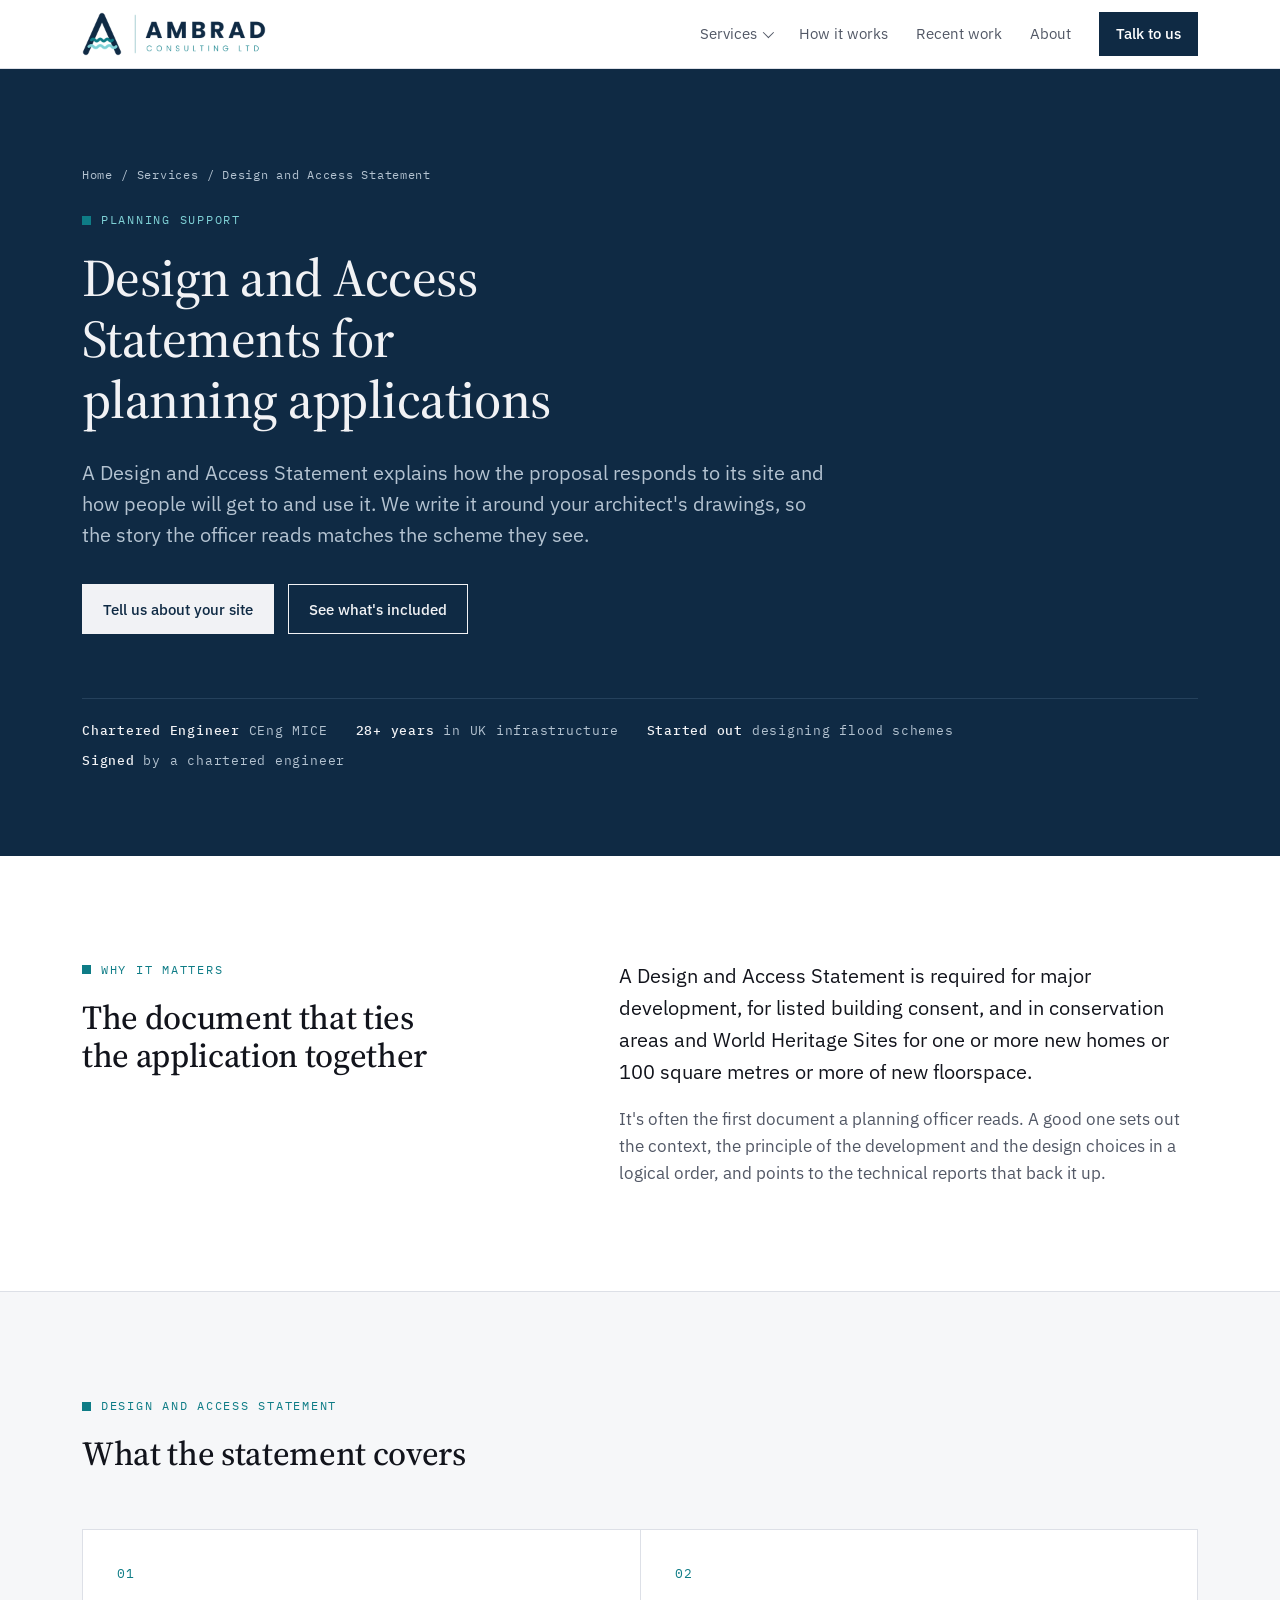
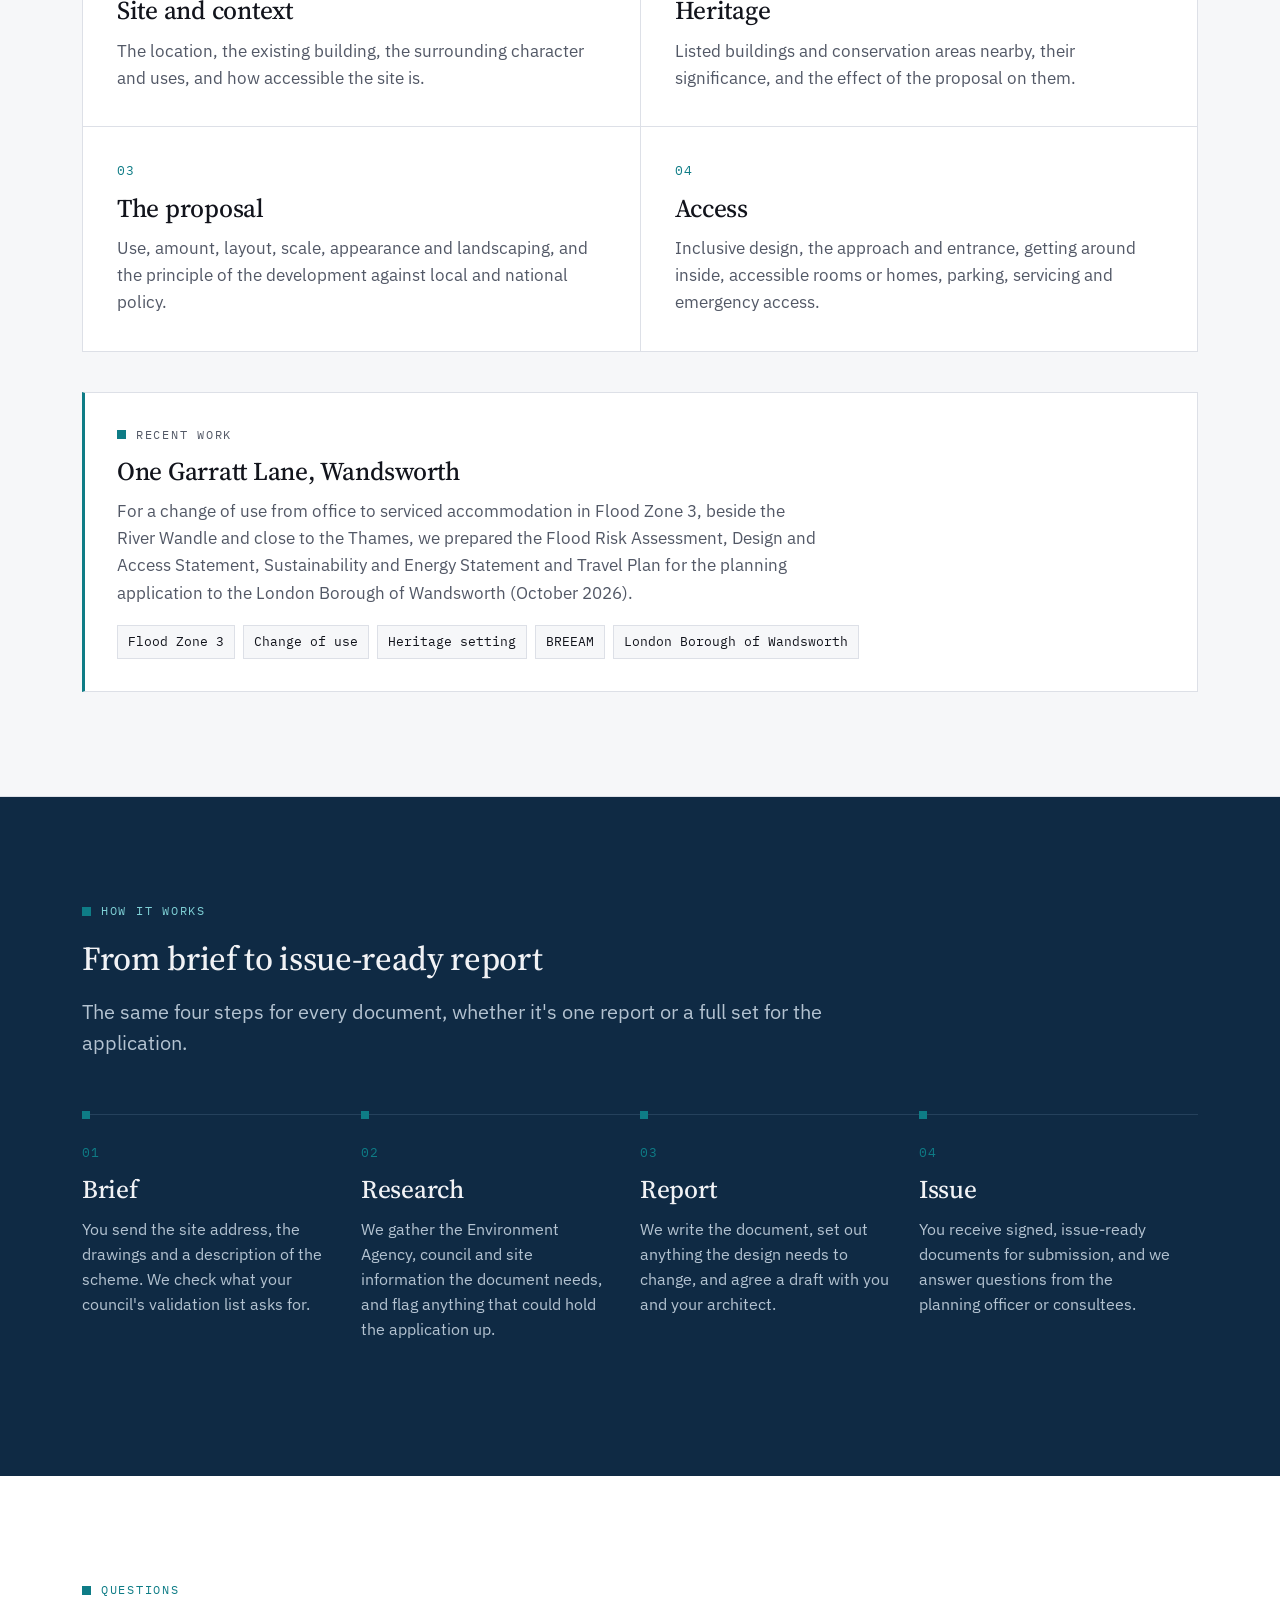
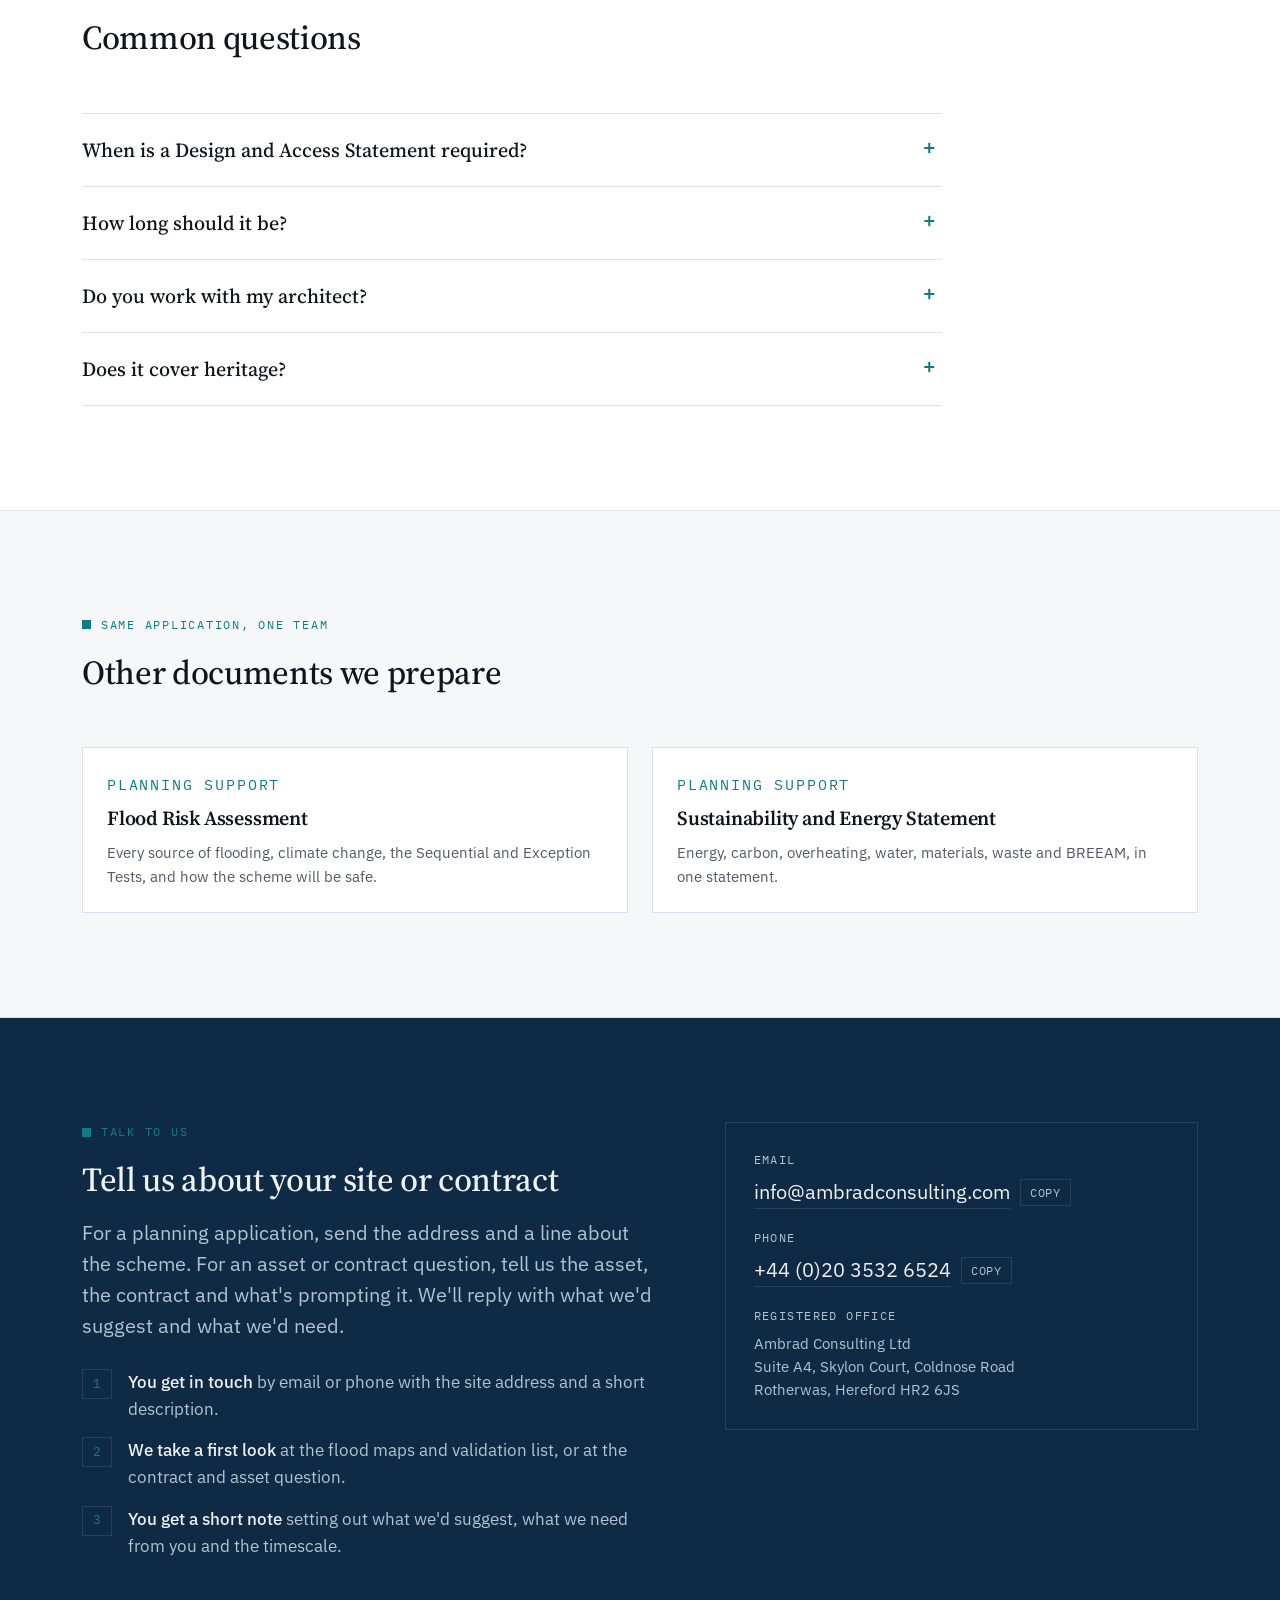
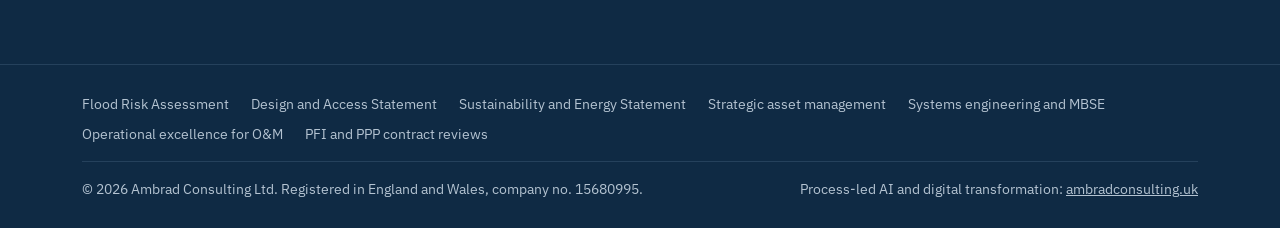
==== commit 8d72f201: "Rebuild as engineering site: planning documents plus infrastructure owner services Seven service pag" ====
--- a/design-and-access-statement.html
+++ b/design-and-access-statement.html
@@ -27,7 +27,7 @@
   <div class="wrap">
     <a class="brand" href="index.html" aria-label="Ambrad Consulting Ltd, home"><img class="brand-report" src="assets/ambrad-consulting-report-logo.png" width="184" height="44" alt="Ambrad Consulting Ltd"></a>
     <nav class="nav" aria-label="Main">
-      <details class="dd"><summary>Services</summary><div class="dd-panel"><a href="flood-risk-assessment.html">Flood Risk Assessments</a><a href="drainage-strategy.html">Drainage strategies (SuDS)</a><a href="design-and-access-statement.html" aria-current="page">Design and Access Statements</a><a href="sustainability-energy-statement.html">Sustainability and Energy Statements</a><a href="travel-plan.html">Travel Plans</a></div></details>
+      <details class="dd"><summary>Services</summary><div class="dd-panel"><span class="dd-label">Planning applications</span><a href="flood-risk-assessment.html">Flood Risk Assessments and drainage</a><a href="design-and-access-statement.html" aria-current="page">Design and Access Statements</a><a href="sustainability-energy-statement.html">Sustainability and Energy Statements</a><span class="dd-label">Infrastructure owners and operators</span><a href="strategic-asset-management.html">Strategic asset management</a><a href="systems-engineering-mbse.html">Systems engineering and MBSE</a><a href="operational-excellence-infrastructure.html">Operational excellence for O&amp;M</a><a href="pfi-contract-reviews.html">PFI contract reviews</a></div></details>
       <a href="index.html#how">How it works</a>
       <a href="index.html#work">Recent work</a>
       <a href="index.html#about">About</a>
@@ -36,8 +36,7 @@
     <details class="menu">
       <summary>Menu</summary>
       <div class="menu-panel">
-        <span class="menu-label">Services</span>
-        <a class="sub" href="flood-risk-assessment.html">Flood Risk Assessments</a><a class="sub" href="drainage-strategy.html">Drainage strategies (SuDS)</a><a class="sub" href="design-and-access-statement.html">Design and Access Statements</a><a class="sub" href="sustainability-energy-statement.html">Sustainability and Energy Statements</a><a class="sub" href="travel-plan.html">Travel Plans</a>
+        <span class="menu-label">Planning applications</span><a class="sub" href="flood-risk-assessment.html">Flood Risk Assessments and drainage</a><a class="sub" href="design-and-access-statement.html">Design and Access Statements</a><a class="sub" href="sustainability-energy-statement.html">Sustainability and Energy Statements</a><span class="menu-label">Infrastructure owners and operators</span><a class="sub" href="strategic-asset-management.html">Strategic asset management</a><a class="sub" href="systems-engineering-mbse.html">Systems engineering and MBSE</a><a class="sub" href="operational-excellence-infrastructure.html">Operational excellence for O&amp;M</a><a class="sub" href="pfi-contract-reviews.html">PFI contract reviews</a>
         <a href="index.html#how">How it works</a>
         <a href="index.html#work">Recent work</a>
         <a href="index.html#about">About</a>
@@ -110,7 +109,7 @@
         <p class="eyebrow">Same application, one team</p>
         <h2 id="rel-title">Other documents we prepare</h2>
       </div>
-      <div class="related"><a class="rel" href="flood-risk-assessment.html"><p class="svc-tag">Planning support</p><h3>Flood Risk Assessment</h3><p>Every source of flooding, climate change, the Sequential and Exception Tests, and how the scheme will be safe.</p></a><a class="rel" href="drainage-strategy.html"><p class="svc-tag">Planning support</p><h3>Surface water drainage strategy</h3><p>How rainwater leaves the site now and after development, with sustainable drainage (SuDS).</p></a><a class="rel" href="sustainability-energy-statement.html"><p class="svc-tag">Planning support</p><h3>Sustainability and Energy Statement</h3><p>Energy, carbon, overheating, water, materials, waste and BREEAM, in one statement.</p></a><a class="rel" href="travel-plan.html"><p class="svc-tag">Planning support</p><h3>Travel Plan</h3><p>How people will reach the site, the measures that encourage sustainable travel, and how it&#x27;s monitored.</p></a></div>
+      <div class="related"><a class="rel" href="flood-risk-assessment.html"><p class="svc-tag">Planning support</p><h3>Flood Risk Assessment</h3><p>Every source of flooding, climate change, the Sequential and Exception Tests, and how the scheme will be safe.</p></a><a class="rel" href="sustainability-energy-statement.html"><p class="svc-tag">Planning support</p><h3>Sustainability and Energy Statement</h3><p>Energy, carbon, overheating, water, materials, waste and BREEAM, in one statement.</p></a></div>
     </div>
   </section>
 
@@ -118,12 +117,12 @@
     <div class="wrap contact-grid">
       <div>
         <p class="eyebrow">Talk to us</p>
-        <h2 id="contact-title" style="margin-top:18px">Tell us about your site</h2>
-        <p class="lede">Send the address and a line about the scheme. We'll tell you which documents your council is likely to ask for, and what we need to prepare them.</p>
+        <h2 id="contact-title" style="margin-top:18px">Tell us about your site or contract</h2>
+        <p class="lede">For a planning application, send the address and a line about the scheme. For an asset or contract question, tell us the asset, the contract and what's prompting it. We'll reply with what we'd suggest and what we'd need.</p>
         <ol class="steps">
           <li><span><b>You get in touch</b> by email or phone with the site address and a short description.</span></li>
-          <li><span><b>We check the site</b> against the flood maps and your council's validation list.</span></li>
-          <li><span><b>You get a short note</b> setting out the documents needed, what we need from you and the timescale.</span></li>
+          <li><span><b>We take a first look</b> at the flood maps and validation list, or at the contract and asset question.</span></li>
+          <li><span><b>You get a short note</b> setting out what we'd suggest, what we need from you and the timescale.</span></li>
         </ol>
       </div>
       <div class="contact-card">
@@ -146,9 +145,9 @@
 
 <footer class="site-footer">
   <div class="wrap">
-    <nav class="foot-nav" aria-label="Services"><a href="flood-risk-assessment.html">Flood Risk Assessment</a><a href="drainage-strategy.html">Surface water drainage strategy</a><a href="design-and-access-statement.html">Design and Access Statement</a><a href="sustainability-energy-statement.html">Sustainability and Energy Statement</a><a href="travel-plan.html">Travel Plan</a></nav>
+    <nav class="foot-nav" aria-label="Services"><a href="flood-risk-assessment.html">Flood Risk Assessment</a><a href="design-and-access-statement.html">Design and Access Statement</a><a href="sustainability-energy-statement.html">Sustainability and Energy Statement</a><a href="strategic-asset-management.html">Strategic asset management</a><a href="systems-engineering-mbse.html">Systems engineering and MBSE</a><a href="operational-excellence-infrastructure.html">Operational excellence for O&amp;M</a><a href="pfi-contract-reviews.html">PFI and PPP contract reviews</a></nav>
     <span>© <span id="yr">2026</span> Ambrad Consulting Ltd. Registered in England and Wales, company no. 15680995.</span>
-    <span>Digital and AI transformation: <a href="https://www.ambradconsulting.uk/">ambradconsulting.uk</a></span>
+    <span>Process-led AI and digital transformation: <a href="https://www.ambradconsulting.uk/">ambradconsulting.uk</a></span>
   </div>
 </footer>
 
--- a/assets/site.css
+++ b/assets/site.css
@@ -295,3 +295,6 @@
 body.water .hero h1 span{color:#7FD1D6}
 body.water .nav .btn{background:#0F2A44;border-color:#0F2A44;color:#fff}
 body.water .nav .btn:hover{background:transparent;color:var(--fg)}
+.dd-panel .dd-label{font-family:var(--font-mono);font-size:0.7rem;letter-spacing:0.12em;text-transform:uppercase;color:var(--muted);padding:12px 12px 4px}
+.dd-panel .dd-label:first-child{padding-top:6px}
+.dd-panel{max-height:calc(100vh - 120px);overflow:auto}
